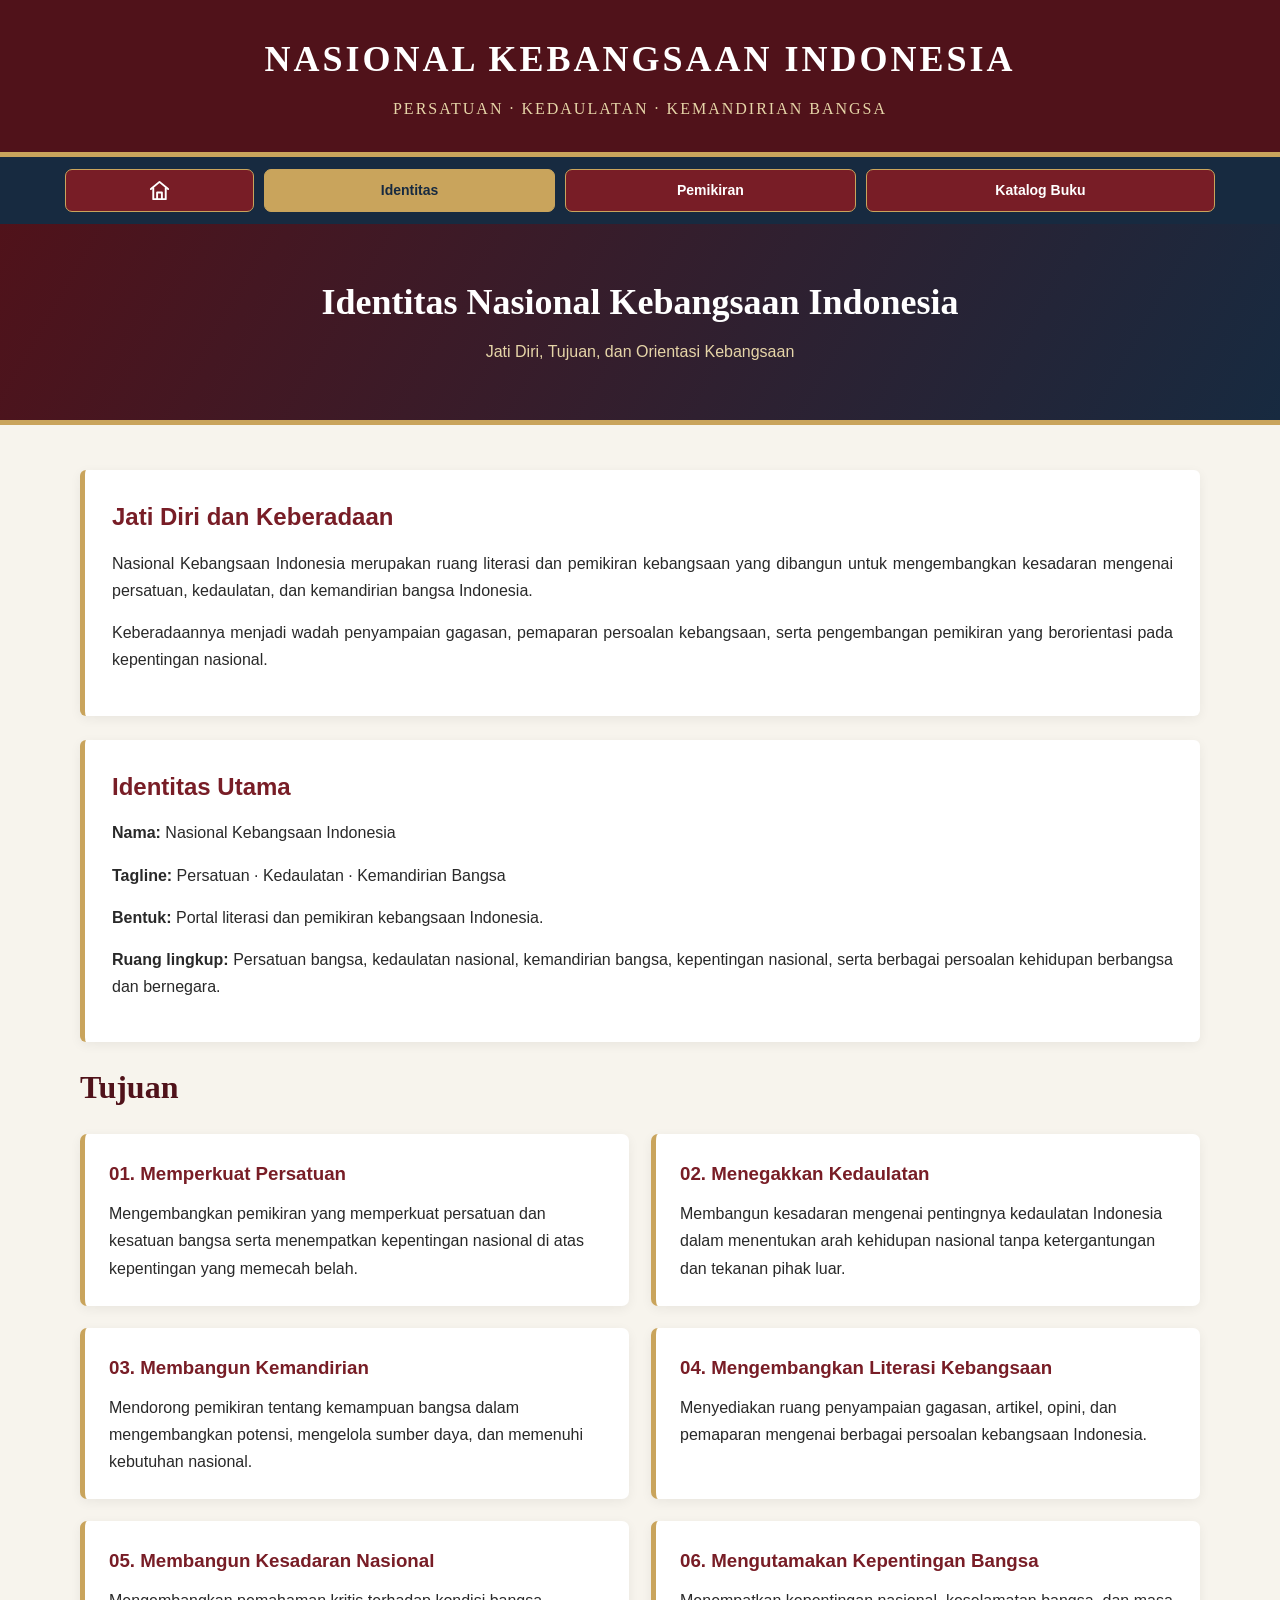
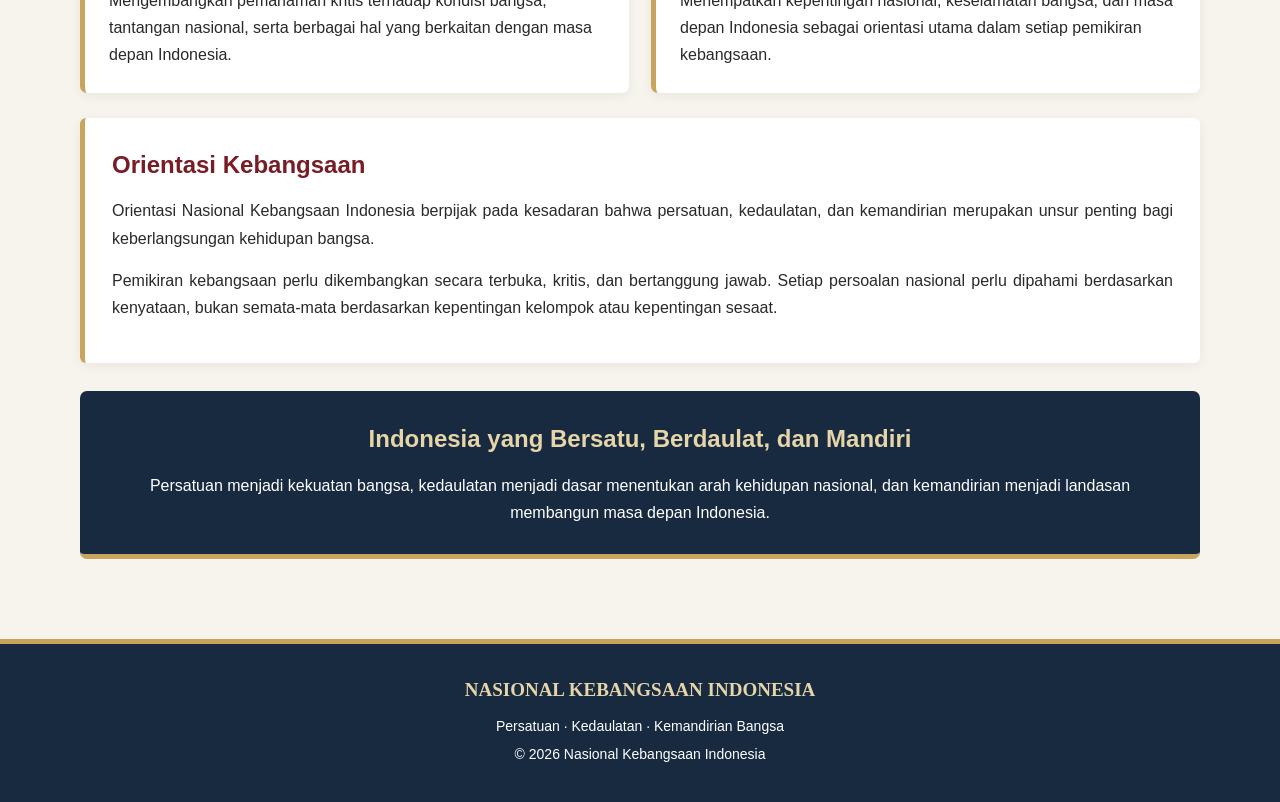
==== identitas.html @ 21ce6340 "Refactor identitas.html for clarity and consistency" ====
<!DOCTYPE html>
<html lang="id">
<head>
    <meta charset="UTF-8">
    <meta name="viewport" content="width=device-width, initial-scale=1.0">
    <title>Identitas | Nasional Kebangsaan Indonesia</title>
    <meta name="description" content="Identitas, jati diri, tujuan, dan orientasi Nasional Kebangsaan Indonesia.">
    <link rel="stylesheet" href="style.css">
</head>
<body>

<header>
    <div class="header-inner">
        <div class="site-title">NASIONAL KEBANGSAAN INDONESIA</div>
        <div class="site-tagline">PERSATUAN · KEDAULATAN · KEMANDIRIAN BANGSA</div>
    </div>
</header>

<nav>
    <div class="nav-inner">
        <a href="index.html" class="home-button" aria-label="Beranda" title="Beranda">
            <svg viewBox="0 0 24 24" aria-hidden="true">
                <path d="M3 10.5L12 3l9 7.5"></path>
                <path d="M5.5 9.5V21h13V9.5"></path>
                <path d="M9.5 21v-7h5v7"></path>
            </svg>
        </a>
        <a href="identitas.html" class="active">Identitas</a>
        <a href="pemikiran.html">Pemikiran</a>
        <a href="katalog-buku.html">Katalog Buku</a>
    </div>
</nav>

<main>
    <section class="page-banner">
        <div class="container">
            <h1>Identitas Nasional Kebangsaan Indonesia</h1>
            <p>Jati Diri, Tujuan, dan Orientasi Kebangsaan</p>
        </div>
    </section>

    <section class="content-section">
        <div class="container">

            <div class="content-box">
                <h2>Jati Diri dan Keberadaan</h2>
                <p>
                    Nasional Kebangsaan Indonesia merupakan ruang literasi
                    dan pemikiran kebangsaan yang dibangun untuk mengembangkan
                    kesadaran mengenai persatuan, kedaulatan, dan kemandirian
                    bangsa Indonesia.
                </p>
                <p>
                    Keberadaannya menjadi wadah penyampaian gagasan,
                    pemaparan persoalan kebangsaan, serta pengembangan
                    pemikiran yang berorientasi pada kepentingan nasional.
                </p>
            </div>

            <div class="content-box">
                <h2>Identitas Utama</h2>
                <p>
                    <strong>Nama:</strong> Nasional Kebangsaan Indonesia
                </p>
                <p>
                    <strong>Tagline:</strong> Persatuan · Kedaulatan ·
                    Kemandirian Bangsa
                </p>
                <p>
                    <strong>Bentuk:</strong> Portal literasi dan pemikiran
                    kebangsaan Indonesia.
                </p>
                <p>
                    <strong>Ruang lingkup:</strong> Persatuan bangsa,
                    kedaulatan nasional, kemandirian bangsa, kepentingan
                    nasional, serta berbagai persoalan kehidupan berbangsa
                    dan bernegara.
                </p>
            </div>

            <h2 class="section-title">Tujuan</h2>

            <div class="purpose-grid">

                <div class="purpose-card">
                    <h3>01. Memperkuat Persatuan</h3>
                    <p>
                        Mengembangkan pemikiran yang memperkuat persatuan
                        dan kesatuan bangsa serta menempatkan kepentingan
                        nasional di atas kepentingan yang memecah belah.
                    </p>
                </div>

                <div class="purpose-card">
                    <h3>02. Menegakkan Kedaulatan</h3>
                    <p>
                        Membangun kesadaran mengenai pentingnya kedaulatan
                        Indonesia dalam menentukan arah kehidupan nasional
                        tanpa ketergantungan dan tekanan pihak luar.
                    </p>
                </div>

                <div class="purpose-card">
                    <h3>03. Membangun Kemandirian</h3>
                    <p>
                        Mendorong pemikiran tentang kemampuan bangsa dalam
                        mengembangkan potensi, mengelola sumber daya, dan
                        memenuhi kebutuhan nasional.
                    </p>
                </div>

                <div class="purpose-card">
                    <h3>04. Mengembangkan Literasi Kebangsaan</h3>
                    <p>
                        Menyediakan ruang penyampaian gagasan, artikel,
                        opini, dan pemaparan mengenai berbagai persoalan
                        kebangsaan Indonesia.
                    </p>
                </div>

                <div class="purpose-card">
                    <h3>05. Membangun Kesadaran Nasional</h3>
                    <p>
                        Mengembangkan pemahaman kritis terhadap kondisi
                        bangsa, tantangan nasional, serta berbagai hal
                        yang berkaitan dengan masa depan Indonesia.
                    </p>
                </div>

                <div class="purpose-card">
                    <h3>06. Mengutamakan Kepentingan Bangsa</h3>
                    <p>
                        Menempatkan kepentingan nasional, keselamatan
                        bangsa, dan masa depan Indonesia sebagai orientasi
                        utama dalam setiap pemikiran kebangsaan.
                    </p>
                </div>

            </div>

            <div class="content-box">
                <h2>Orientasi Kebangsaan</h2>
                <p>
                    Orientasi Nasional Kebangsaan Indonesia berpijak pada
                    kesadaran bahwa persatuan, kedaulatan, dan kemandirian
                    merupakan unsur penting bagi keberlangsungan kehidupan
                    bangsa.
                </p>
                <p>
                    Pemikiran kebangsaan perlu dikembangkan secara terbuka,
                    kritis, dan bertanggung jawab. Setiap persoalan nasional
                    perlu dipahami berdasarkan kenyataan, bukan semata-mata
                    berdasarkan kepentingan kelompok atau kepentingan
                    sesaat.
                </p>
            </div>

            <div class="closing">
                <h2>Indonesia yang Bersatu, Berdaulat, dan Mandiri</h2>
                <p>
                    Persatuan menjadi kekuatan bangsa, kedaulatan menjadi
                    dasar menentukan arah kehidupan nasional, dan
                    kemandirian menjadi landasan membangun masa depan
                    Indonesia.
                </p>
            </div>

        </div>
    </section>
</main>

<footer>
    <div class="footer-title">NASIONAL KEBANGSAAN INDONESIA</div>
    <p>Persatuan · Kedaulatan · Kemandirian Bangsa</p>
    <p>&copy; 2026 Nasional Kebangsaan Indonesia</p>
</footer>

</body>
</html>
---- style.css ----
/* =========================================
   NASIONAL KEBANGSAAN INDONESIA
   STYLESHEET UTAMA
========================================= */

:root {
    --merah: #781d26;
    --merah-gelap: #50121a;
    --emas: #c9a45c;
    --emas-muda: #e6d5a8;
    --navy: #172a40;
    --putih: #ffffff;
    --latar: #f7f4ed;
    --teks: #292929;
}

* {
    box-sizing: border-box;
    margin: 0;
    padding: 0;
}

html {
    scroll-behavior: smooth;
}

body {
    font-family: Arial, Helvetica, sans-serif;
    background: var(--latar);
    color: var(--teks);
    line-height: 1.7;
}

/* =========================================
   HEADER
========================================= */

header {
    background: var(--merah-gelap);
    color: var(--putih);
    text-align: center;
    padding: 36px 15px 30px;
    border-bottom: 5px solid var(--emas);
}

.header-inner {
    width: 92%;
    max-width: 1150px;
    margin: auto;
}

.site-title {
    font-family: Georgia, "Times New Roman", serif;
    font-size: 36px;
    font-weight: bold;
    letter-spacing: 3px;
    line-height: 1.3;
    margin-bottom: 12px;
}

.site-tagline {
    color: var(--emas-muda);
    font-family: Georgia, "Times New Roman", serif;
    font-size: 16px;
    letter-spacing: 2px;
}

/* =========================================
   NAVIGASI EMPAT TOMBOL SATU BARIS
========================================= */

nav {
    background: var(--navy);
    padding: 12px 0;
}

.nav-inner {
    width: 94%;
    max-width: 1150px;
    margin: auto;
    display: grid;
    grid-template-columns: 0.65fr 1fr 1fr 1.2fr;
    gap: 10px;
    align-items: center;
}

nav a {
    display: flex;
    justify-content: center;
    align-items: center;
    min-height: 43px;
    padding: 7px 5px;
    background: var(--merah);
    color: var(--putih);
    border: 1px solid var(--emas);
    border-radius: 7px;
    text-align: center;
    text-decoration: none;
    font-size: 14px;
    font-weight: bold;
    line-height: 1.2;
    transition: 0.2s ease;
}

nav a:hover,
nav a.active {
    background: var(--emas);
    color: var(--navy);
}

nav a.home-button svg {
    display: block;
    width: 23px;
    height: 23px;
    fill: none;
    stroke: currentColor;
    stroke-width: 2;
    stroke-linecap: round;
    stroke-linejoin: round;
}

/* =========================================
   HERO
========================================= */

.hero {
    background: linear-gradient(135deg, #781d26, #991c2c, #172a40);
    color: var(--putih);
    text-align: center;
    padding: 85px 20px;
}

.hero h1 {
    max-width: 950px;
    margin: auto;
    font-family: Georgia, "Times New Roman", serif;
    font-size: 46px;
    line-height: 1.3;
}

.hero-line {
    width: 160px;
    height: 6px;
    background: var(--emas);
    margin: 35px auto;
}

.hero p {
    max-width: 850px;
    margin: auto;
    font-family: Georgia, "Times New Roman", serif;
    font-size: 23px;
    line-height: 1.8;
    color: #f4eee5;
}

/* =========================================
   BANNER HALAMAN
========================================= */

.page-banner {
    background: linear-gradient(120deg, var(--merah-gelap), var(--navy));
    color: var(--putih);
    text-align: center;
    padding: 55px 20px;
    border-bottom: 5px solid var(--emas);
}

.page-banner h1 {
    font-family: Georgia, "Times New Roman", serif;
    font-size: 36px;
    line-height: 1.3;
    margin-bottom: 12px;
}

.page-banner p {
    max-width: 850px;
    margin: auto;
    color: var(--emas-muda);
    font-size: 16px;
}

/* =========================================
   KONTEN UMUM
========================================= */

.container {
    width: 90%;
    max-width: 1120px;
    margin: auto;
}

main {
    min-height: 400px;
}

.content-section {
    padding: 45px 0;
}

.section-title {
    font-family: Georgia, "Times New Roman", serif;
    color: var(--merah-gelap);
    font-size: 32px;
    line-height: 1.35;
    margin-bottom: 15px;
}

.section-intro {
    font-size: 17px;
    margin-bottom: 30px;
    max-width: 950px;
}

.content-box {
    background: var(--putih);
    padding: 27px;
    margin-bottom: 24px;
    border-left: 5px solid var(--emas);
    border-radius: 6px;
    box-shadow: 0 3px 12px rgba(0,0,0,0.06);
}

.content-box h2,
.content-box h3 {
    color: var(--merah);
    margin-bottom: 12px;
}

.content-box p {
    margin-bottom: 15px;
    text-align: justify;
}

/* =========================================
   KARTU ARTIKEL
========================================= */

.article-grid {
    display: grid;
    grid-template-columns: repeat(3, minmax(0, 1fr));
    gap: 22px;
    margin-top: 25px;
}

.article-card {
    background: var(--putih);
    border: 1px solid #e5dfd2;
    border-top: 5px solid var(--merah);
    border-radius: 8px;
    padding: 23px;
    box-shadow: 0 4px 12px rgba(0,0,0,0.06);
    transition: 0.25s ease;
}

.article-card:hover {
    transform: translateY(-3px);
    box-shadow: 0 7px 16px rgba(0,0,0,0.12);
}

.article-card h2,
.article-card h3 {
    color: var(--merah-gelap);
    font-family: Georgia, "Times New Roman", serif;
    font-size: 21px;
    line-height: 1.4;
    margin-bottom: 12px;
}

.article-card p {
    margin-bottom: 18px;
    text-align: justify;
}

.read-more {
    display: inline-block;
    background: var(--merah);
    color: var(--putih);
    padding: 9px 16px;
    border-radius: 6px;
    text-decoration: none;
    font-weight: bold;
    font-size: 14px;
}

.read-more:hover {
    background: var(--navy);
}

/* =========================================
   TOMBOL HALAMAN BERIKUT
========================================= */

.next-page-wrap {
    text-align: center;
    margin-top: 38px;
}

.next-page-button {
    display: inline-block;
    background: var(--merah);
    color: var(--putih);
    border: 2px solid var(--emas);
    border-radius: 7px;
    padding: 12px 28px;
    font-size: 14px;
    font-weight: bold;
    text-decoration: none;
    transition: 0.2s ease;
}

.next-page-button:hover {
    background: var(--emas);
    color: var(--navy);
}

/* =========================================
   ISI ARTIKEL
========================================= */

.article-content {
    background: var(--putih);
    padding: 28px;
    margin-bottom: 28px;
    border-radius: 7px;
    box-shadow: 0 3px 12px rgba(0,0,0,0.05);
}

.article-content h2 {
    color: var(--merah-gelap);
    font-family: Georgia, "Times New Roman", serif;
    font-size: 26px;
    margin-bottom: 15px;
}

.article-content h3 {
    color: var(--merah);
    font-size: 21px;
    margin: 23px 0 10px;
}

.article-content p {
    text-align: justify;
    margin-bottom: 16px;
}

.article-meta {
    color: #777;
    font-size: 14px;
    margin-bottom: 18px;
}

/* =========================================
   IDENTITAS
========================================= */

.identity-list {
    padding-left: 25px;
    margin: 15px 0;
}

.identity-list li {
    margin-bottom: 10px;
}

.purpose-grid {
    display: grid;
    grid-template-columns: repeat(2, minmax(0, 1fr));
    gap: 22px;
    margin: 25px 0;
}

.purpose-card {
    background: var(--putih);
    border-left: 5px solid var(--emas);
    border-radius: 7px;
    padding: 24px;
    box-shadow: 0 3px 12px rgba(0,0,0,0.06);
}

.purpose-card h2,
.purpose-card h3 {
    color: var(--merah);
    margin-bottom: 10px;
}

/* =========================================
   PEMIKIRAN
========================================= */

.thought-grid {
    display: grid;
    grid-template-columns: repeat(2, minmax(0, 1fr));
    gap: 22px;
    margin: 25px 0;
}

.thought-card {
    background: var(--putih);
    border: 1px solid #e5dfd2;
    border-radius: 8px;
    padding: 25px;
    box-shadow: 0 3px 12px rgba(0,0,0,0.06);
}

.thought-card h2,
.thought-card h3 {
    color: var(--merah-gelap);
    margin-bottom: 12px;
}

.number {
    display: inline-flex;
    justify-content: center;
    align-items: center;
    width: 37px;
    height: 37px;
    background: var(--merah);
    color: var(--putih);
    border: 2px solid var(--emas);
    border-radius: 50%;
    font-weight: bold;
    margin-bottom: 13px;
}

.principle-box {
    background: #f0eadc;
    border-left: 5px solid var(--emas);
    padding: 24px;
    margin: 24px 0;
    border-radius: 5px;
}

.closing {
    background: var(--navy);
    color: var(--putih);
    padding: 28px;
    margin-top: 28px;
    border-bottom: 5px solid var(--emas);
    border-radius: 7px;
    text-align: center;
}

.closing h2,
.closing h3 {
    color: var(--emas-muda);
    margin-bottom: 12px;
}

/* =========================================
   KATALOG BUKU
========================================= */

.catalog-grid {
    display: grid;
    grid-template-columns: repeat(3, minmax(0, 1fr));
    gap: 22px;
    margin-top: 25px;
}

.book-card {
    background: var(--putih);
    border: 1px solid #e5dfd2;
    border-radius: 8px;
    padding: 23px;
    box-shadow: 0 4px 12px rgba(0,0,0,0.06);
}

.book-card h2,
.book-card h3 {
    color: var(--merah-gelap);
    font-family: Georgia, "Times New Roman", serif;
    font-size: 21px;
    line-height: 1.4;
    margin: 12px 0;
}

.book-category {
    display: inline-block;
    background: var(--navy);
    color: var(--putih);
    padding: 5px 12px;
    border-radius: 20px;
    font-size: 12px;
    font-weight: bold;
}

.highlight {
    background: #f0eadc;
    border-left: 5px solid var(--emas);
    padding: 22px;
    margin: 24px 0;
    border-radius: 5px;
}

/* =========================================
   FOOTER
========================================= */

footer {
    background: var(--navy);
    color: var(--putih);
    text-align: center;
    padding: 30px 20px;
    border-top: 5px solid var(--emas);
    margin-top: 35px;
}

.footer-title {
    color: var(--emas-muda);
    font-family: Georgia, "Times New Roman", serif;
    font-size: 19px;
    font-weight: bold;
    margin-bottom: 8px;
}

footer p {
    font-size: 14px;
    margin-bottom: 5px;
}

/* =========================================
   TABLET
========================================= */

@media (max-width: 900px) {

    .article-grid,
    .catalog-grid {
        grid-template-columns: repeat(2, minmax(0, 1fr));
    }

    .hero h1 {
        font-size: 38px;
    }

}

/* =========================================
   TELEPON
========================================= */

@media (max-width: 600px) {

    header {
        padding: 30px 12px 25px;
    }

    .site-title {
        font-size: 27px;
        letter-spacing: 2px;
    }

    .site-tagline {
        font-size: 12px;
        letter-spacing: 1px;
        line-height: 1.7;
    }

    /* Tetap empat tombol dalam satu baris */

    nav {
        padding: 10px 0;
    }

    .nav-inner {
        width: 94%;
        grid-template-columns: 0.65fr 1fr 1fr 1.2fr;
        gap: 6px;
    }

    nav a {
        min-height: 40px;
        padding: 5px 3px;
        font-size: 11px;
        border-radius: 6px;
    }

    nav a.home-button svg {
        width: 21px;
        height: 21px;
    }

    .hero {
        padding: 60px 18px;
    }

    .hero h1 {
        font-size: 31px;
    }

    .hero-line {
        margin: 28px auto;
    }

    .hero p {
        font-size: 18px;
        line-height: 1.7;
    }

    .page-banner {
        padding: 42px 18px;
    }

    .page-banner h1 {
        font-size: 28px;
    }

    .page-banner p {
        font-size: 15px;
    }

    .container {
        width: 92%;
    }

    .content-section {
        padding: 35px 0;
    }

    .section-title {
        font-size: 27px;
    }

    .section-intro {
        font-size: 16px;
    }

    .content-box,
    .article-content {
        padding: 20px;
    }

    .article-grid,
    .catalog-grid,
    .purpose-grid,
    .thought-grid {
        grid-template-columns: 1fr;
        gap: 17px;
    }

    .article-card,
    .book-card,
    .purpose-card,
    .thought-card {
        padding: 20px;
    }

    .article-card h2,
    .book-card h2,
    .book-card h3 {
        font-size: 20px;
    }

    .article-content h2 {
        font-size: 23px;
    }

    footer {
        padding: 25px 15px;
    }

}
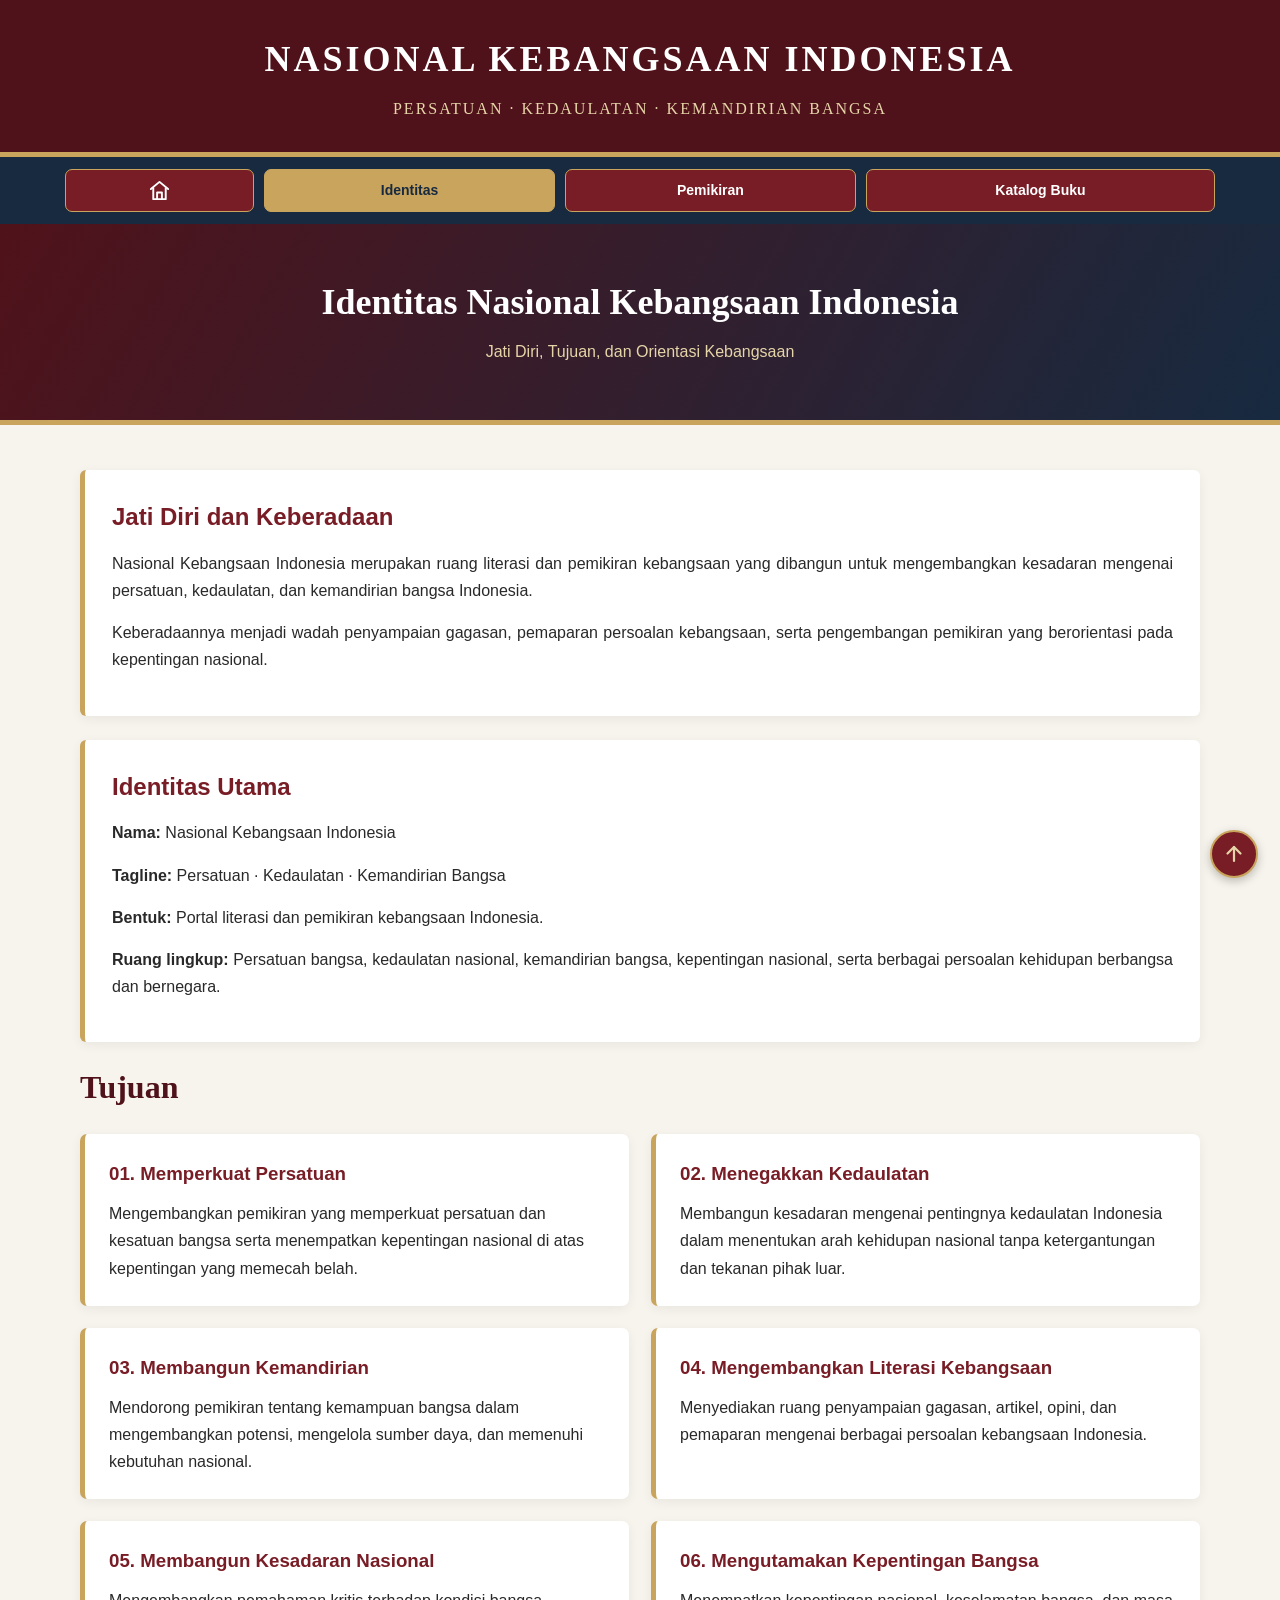
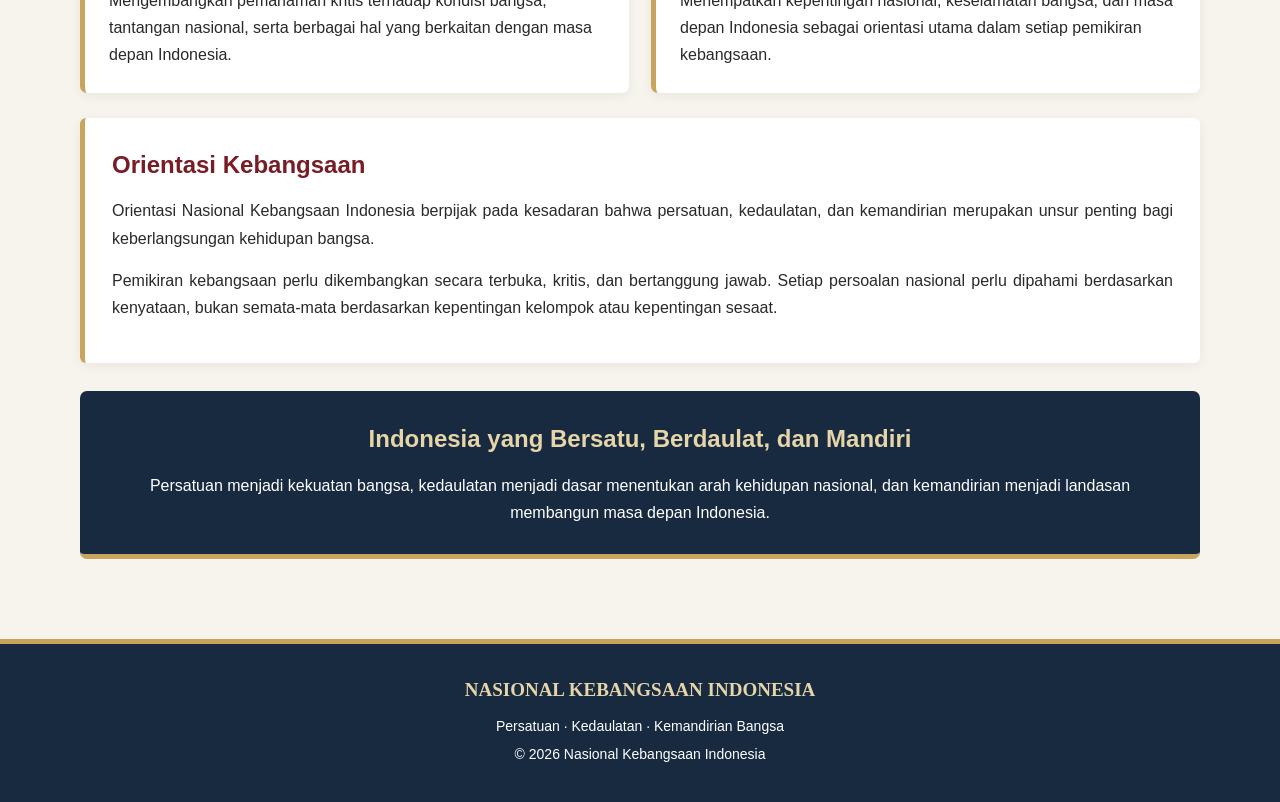
==== commit 030345df: "Add back-to-top link in identitas.html" ====
--- a/identitas.html
+++ b/identitas.html
@@ -175,5 +175,14 @@
     <p>&copy; 2026 Nasional Kebangsaan Indonesia</p>
 </footer>
 
+
+<a href="#" class="back-to-top" aria-label="Kembali ke atas" title="Back to Top">
+    <svg viewBox="0 0 24 24" aria-hidden="true">
+        <path d="M12 19V5"></path>
+        <path d="M5.5 11.5L12 5l6.5 6.5"></path>
+    </svg>
+</a>
+
+    
 </body>
 </html>
--- a/style.css
+++ b/style.css
@@ -661,3 +661,53 @@
     }
 
 }
+
+
+/* BACK TO TOP */
+.back-to-top {
+    position: fixed;
+    right: 22px;
+    bottom: 22px;
+    width: 48px;
+    height: 48px;
+    display: flex;
+    align-items: center;
+    justify-content: center;
+    background: #781d26;
+    color: #e6d5a8;
+    border: 2px solid #c9a45c;
+    border-radius: 50%;
+    text-decoration: none;
+    box-shadow: 0 3px 10px rgba(0, 0, 0, 0.25);
+    z-index: 999;
+    transition: 0.25s ease;
+}
+
+.back-to-top:hover {
+    background: #50121a;
+    transform: translateY(-4px);
+}
+
+.back-to-top svg {
+    width: 24px;
+    height: 24px;
+    fill: none;
+    stroke: currentColor;
+    stroke-width: 2.2;
+    stroke-linecap: round;
+    stroke-linejoin: round;
+}
+
+html {
+    scroll-behavior: smooth;
+}
+
+@media (max-width: 600px) {
+    .back-to-top {
+        width: 43px;
+        height: 43px;
+        right: 15px;
+        bottom: 15px;
+    }
+}
+
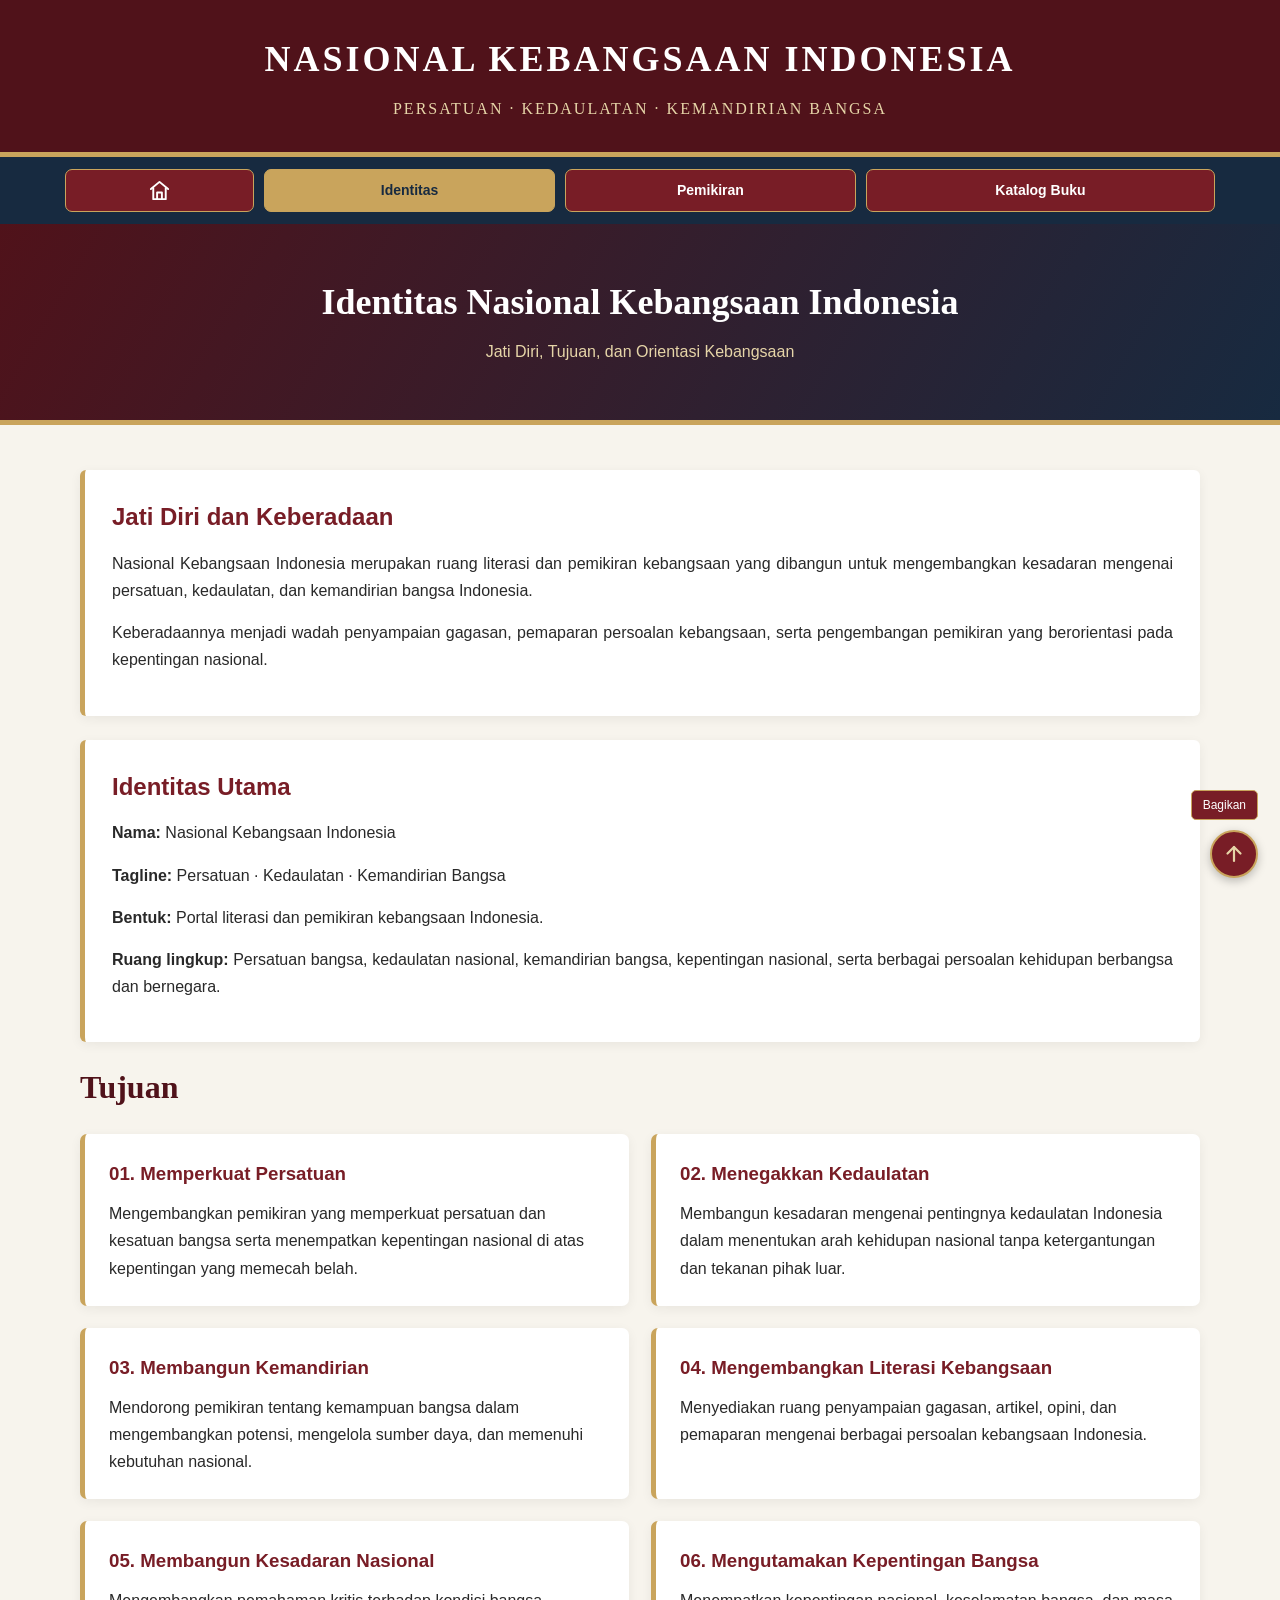
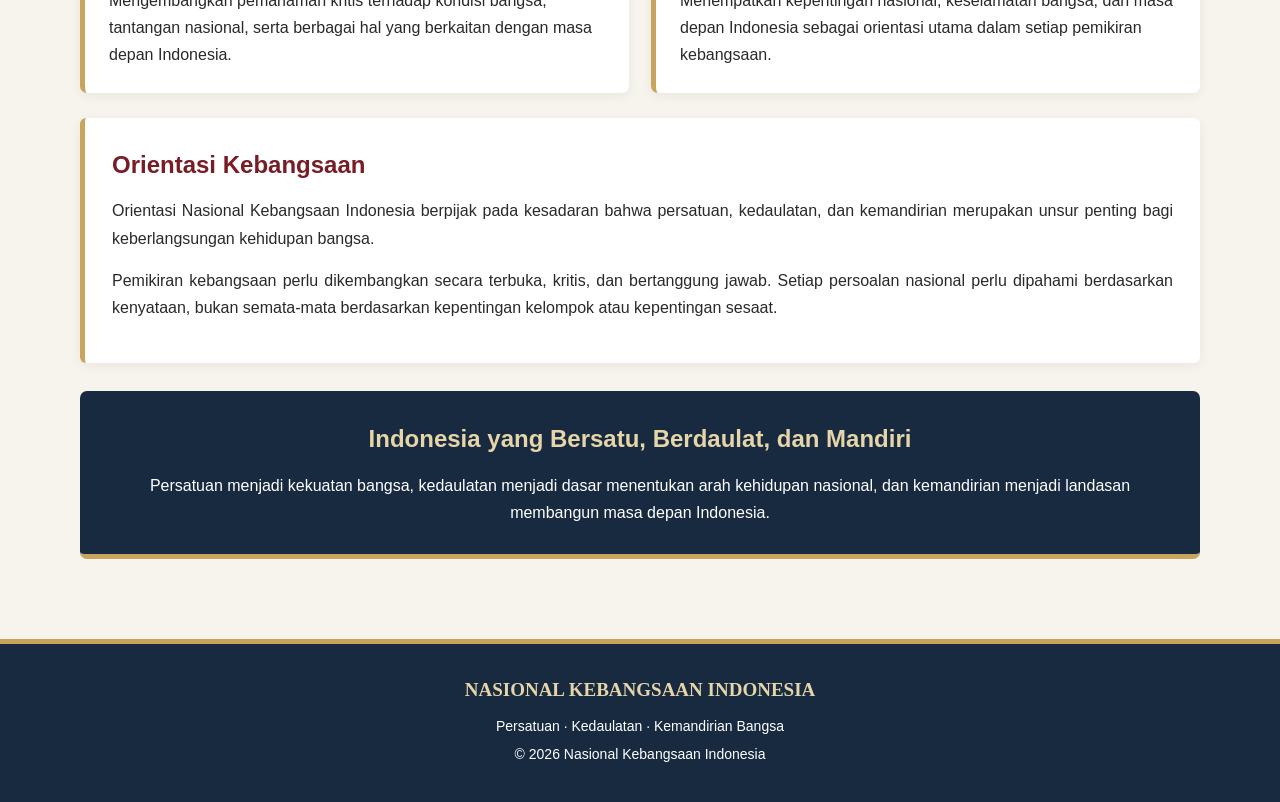
==== commit b7e5b0ba: "Remove empty line before script tag in identitas.html" ====
--- a/identitas.html
+++ b/identitas.html
@@ -182,7 +182,6 @@
         <path d="M5.5 11.5L12 5l6.5 6.5"></path>
     </svg>
 </a>
-
-    
+<script src="bagikan.js"></script>
 </body>
 </html>
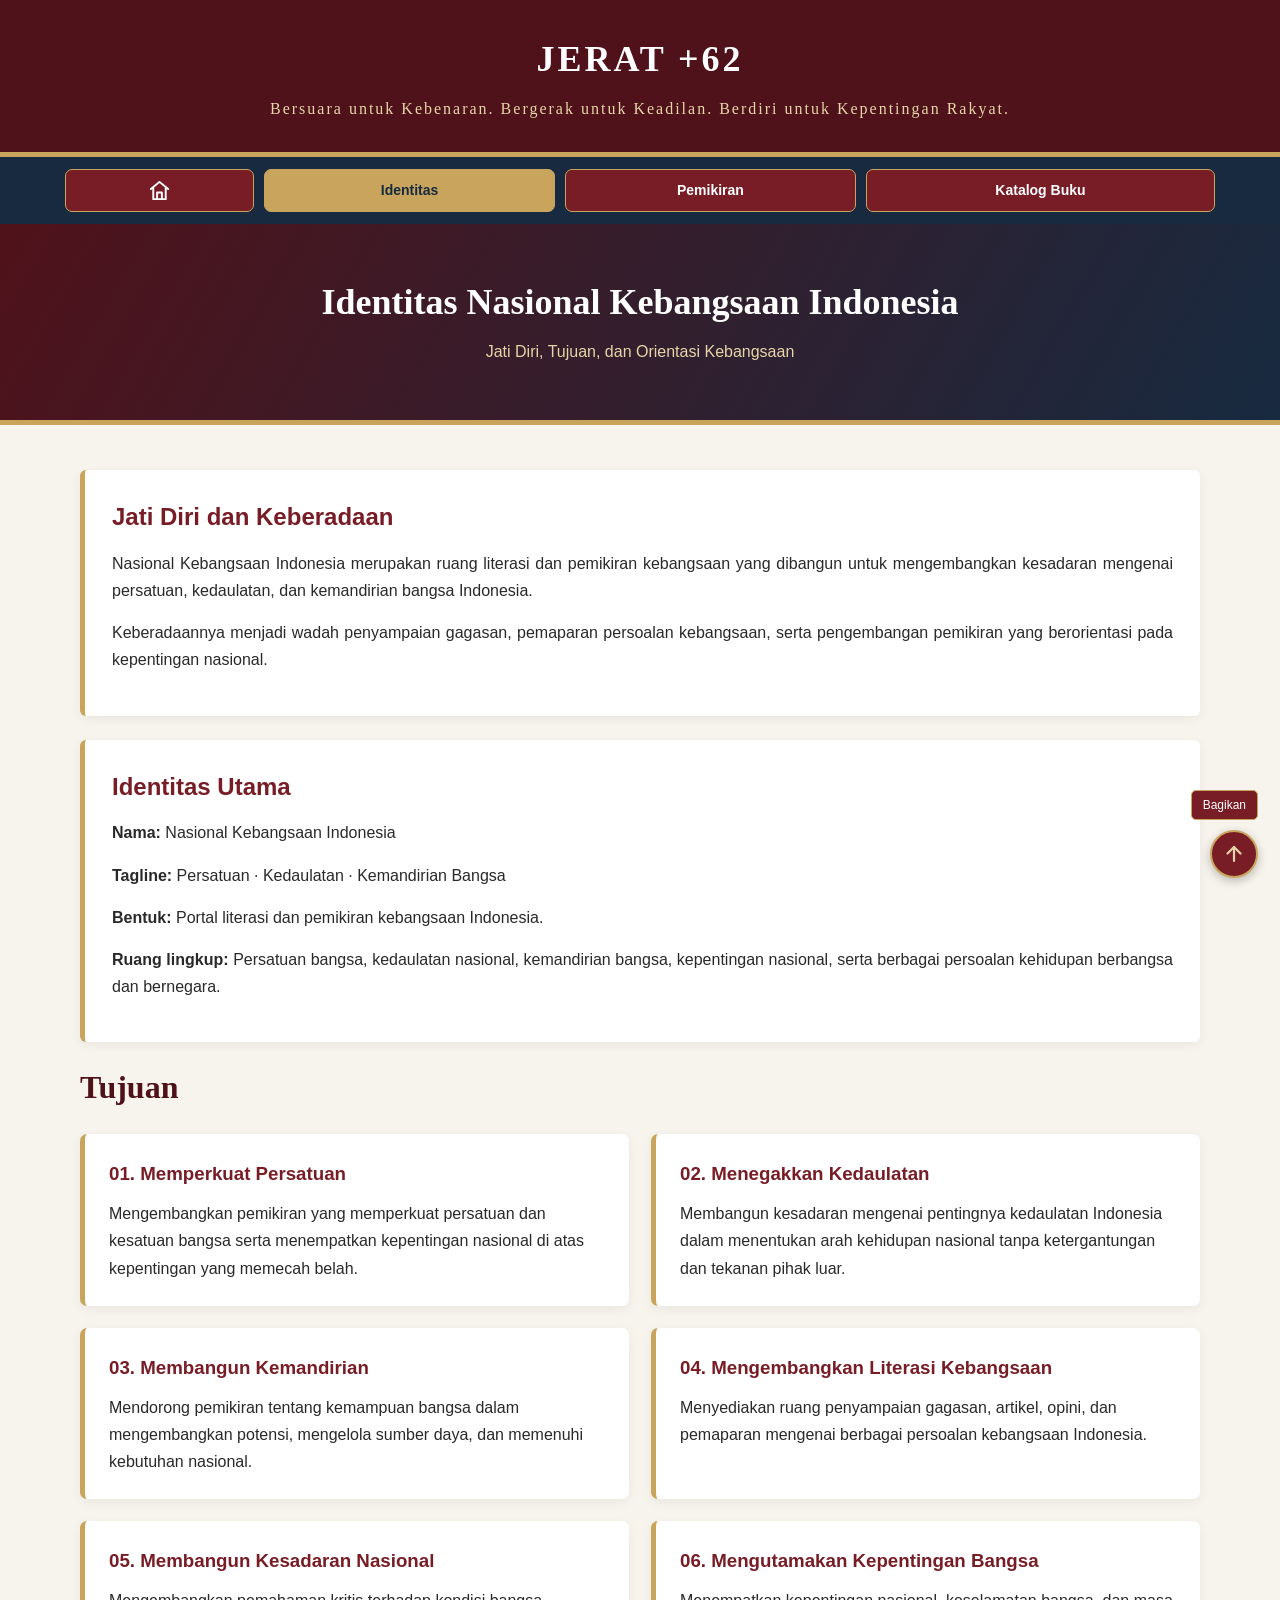
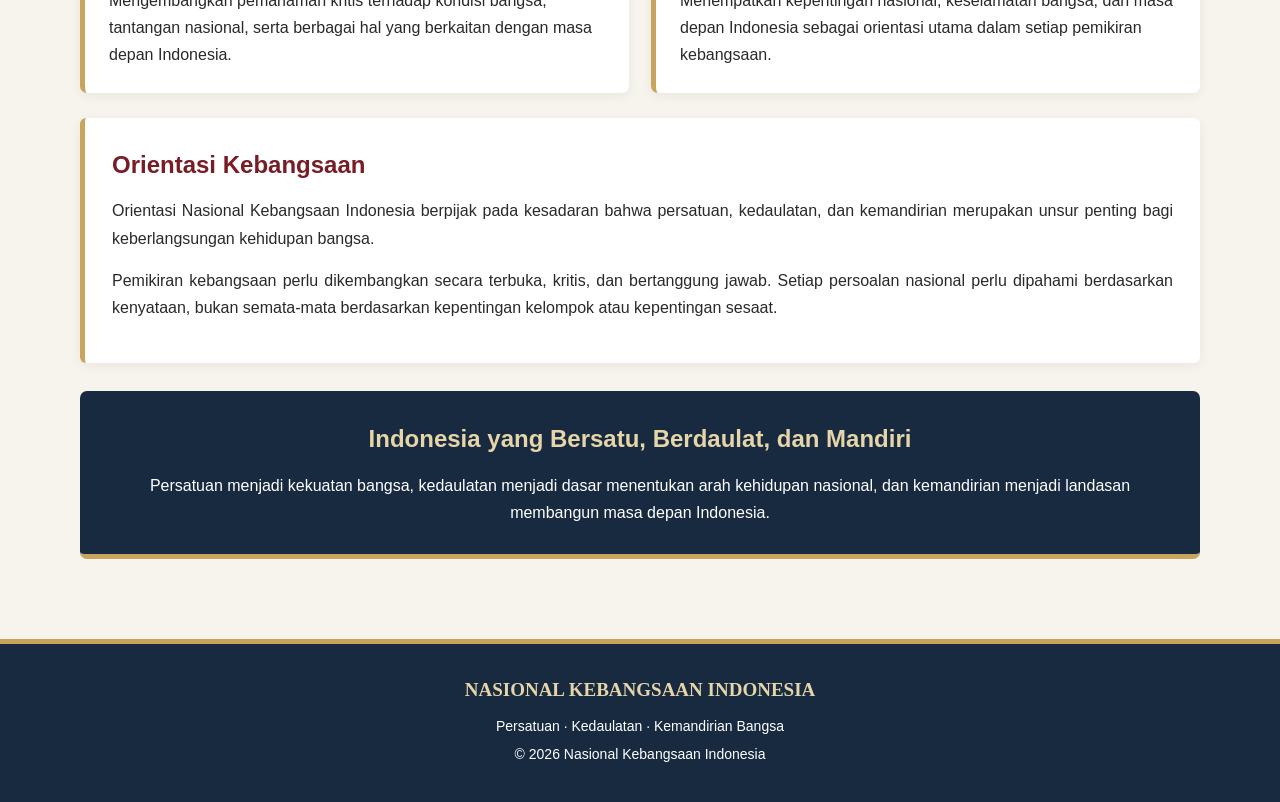
==== commit dc2763f2: "Update title and meta description in identitas.html" ====
--- a/identitas.html
+++ b/identitas.html
@@ -3,16 +3,16 @@
 <head>
     <meta charset="UTF-8">
     <meta name="viewport" content="width=device-width, initial-scale=1.0">
-    <title>Identitas | Nasional Kebangsaan Indonesia</title>
-    <meta name="description" content="Identitas, jati diri, tujuan, dan orientasi Nasional Kebangsaan Indonesia.">
+    <title>Identitas | JERAT +62</title>
+    <meta name="description" content="Bersuara untuk Kebenaran. Bergerak untuk Keadilan. Berdiri untuk Kepentingan Rakyat.">
     <link rel="stylesheet" href="style.css">
 </head>
 <body>
 
 <header>
     <div class="header-inner">
-        <div class="site-title">NASIONAL KEBANGSAAN INDONESIA</div>
-        <div class="site-tagline">PERSATUAN · KEDAULATAN · KEMANDIRIAN BANGSA</div>
+        <div class="site-title">JERAT +62</div>
+        <div class="site-tagline">Bersuara untuk Kebenaran. Bergerak untuk Keadilan. Berdiri untuk Kepentingan Rakyat.</div>
     </div>
 </header>
 
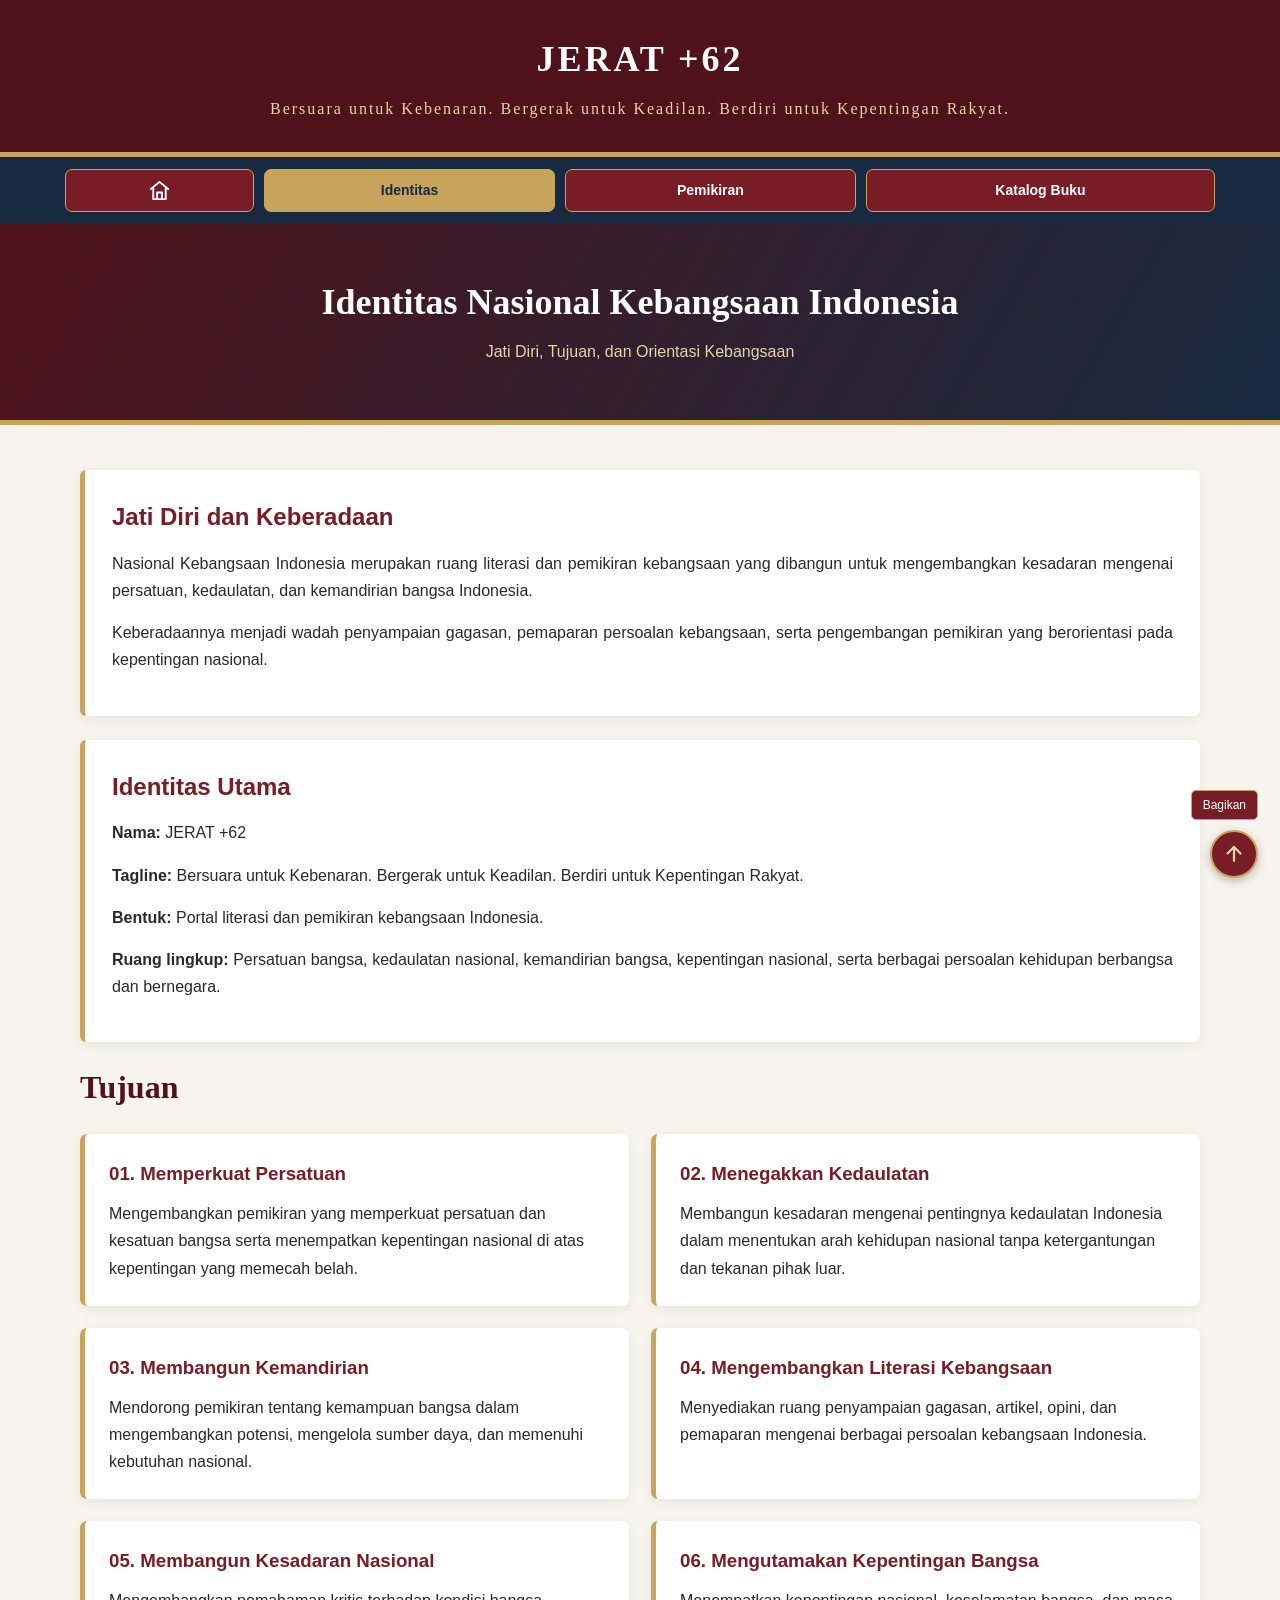
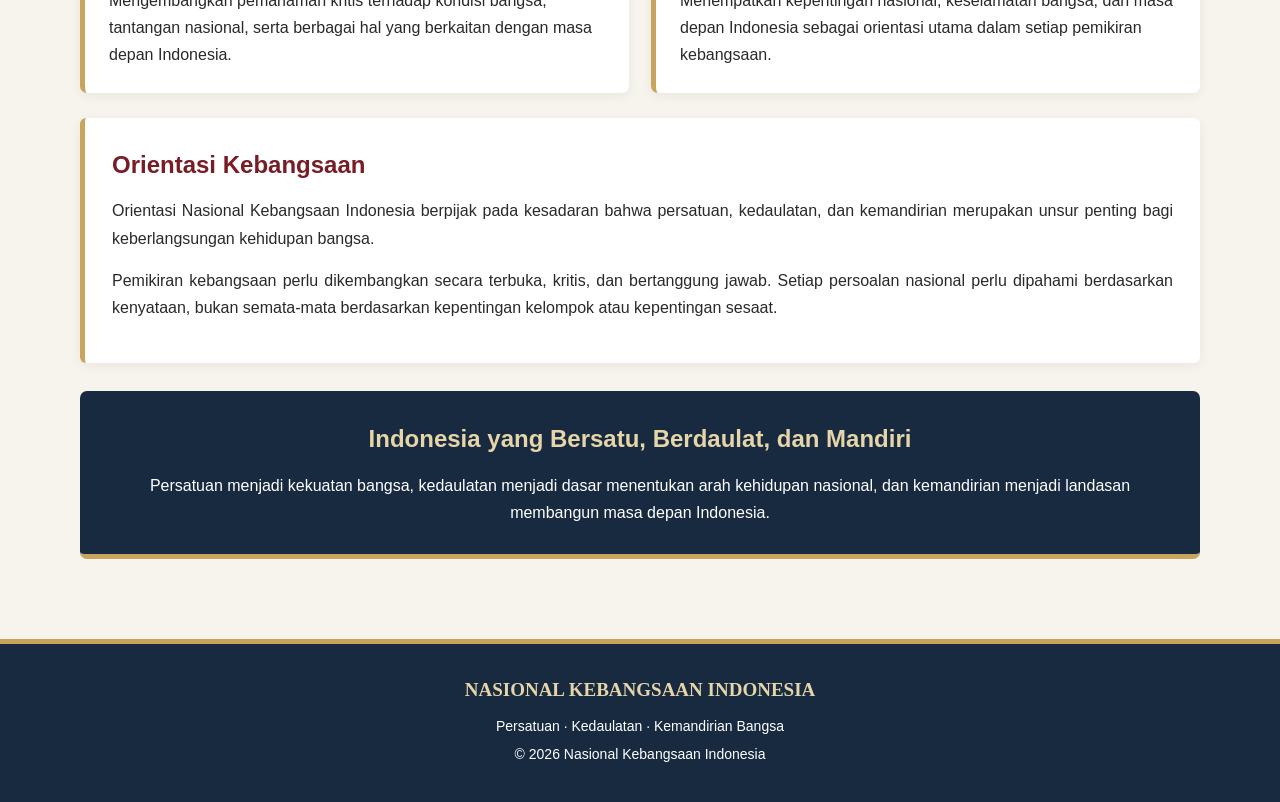
==== commit 2695fa08: "Update identity details in identitas.html" ====
--- a/identitas.html
+++ b/identitas.html
@@ -60,11 +60,10 @@
             <div class="content-box">
                 <h2>Identitas Utama</h2>
                 <p>
-                    <strong>Nama:</strong> Nasional Kebangsaan Indonesia
+                    <strong>Nama:</strong> JERAT +62
                 </p>
                 <p>
-                    <strong>Tagline:</strong> Persatuan · Kedaulatan ·
-                    Kemandirian Bangsa
+                    <strong>Tagline:</strong> Bersuara untuk Kebenaran. Bergerak untuk Keadilan. Berdiri untuk Kepentingan Rakyat.
                 </p>
                 <p>
                     <strong>Bentuk:</strong> Portal literasi dan pemikiran
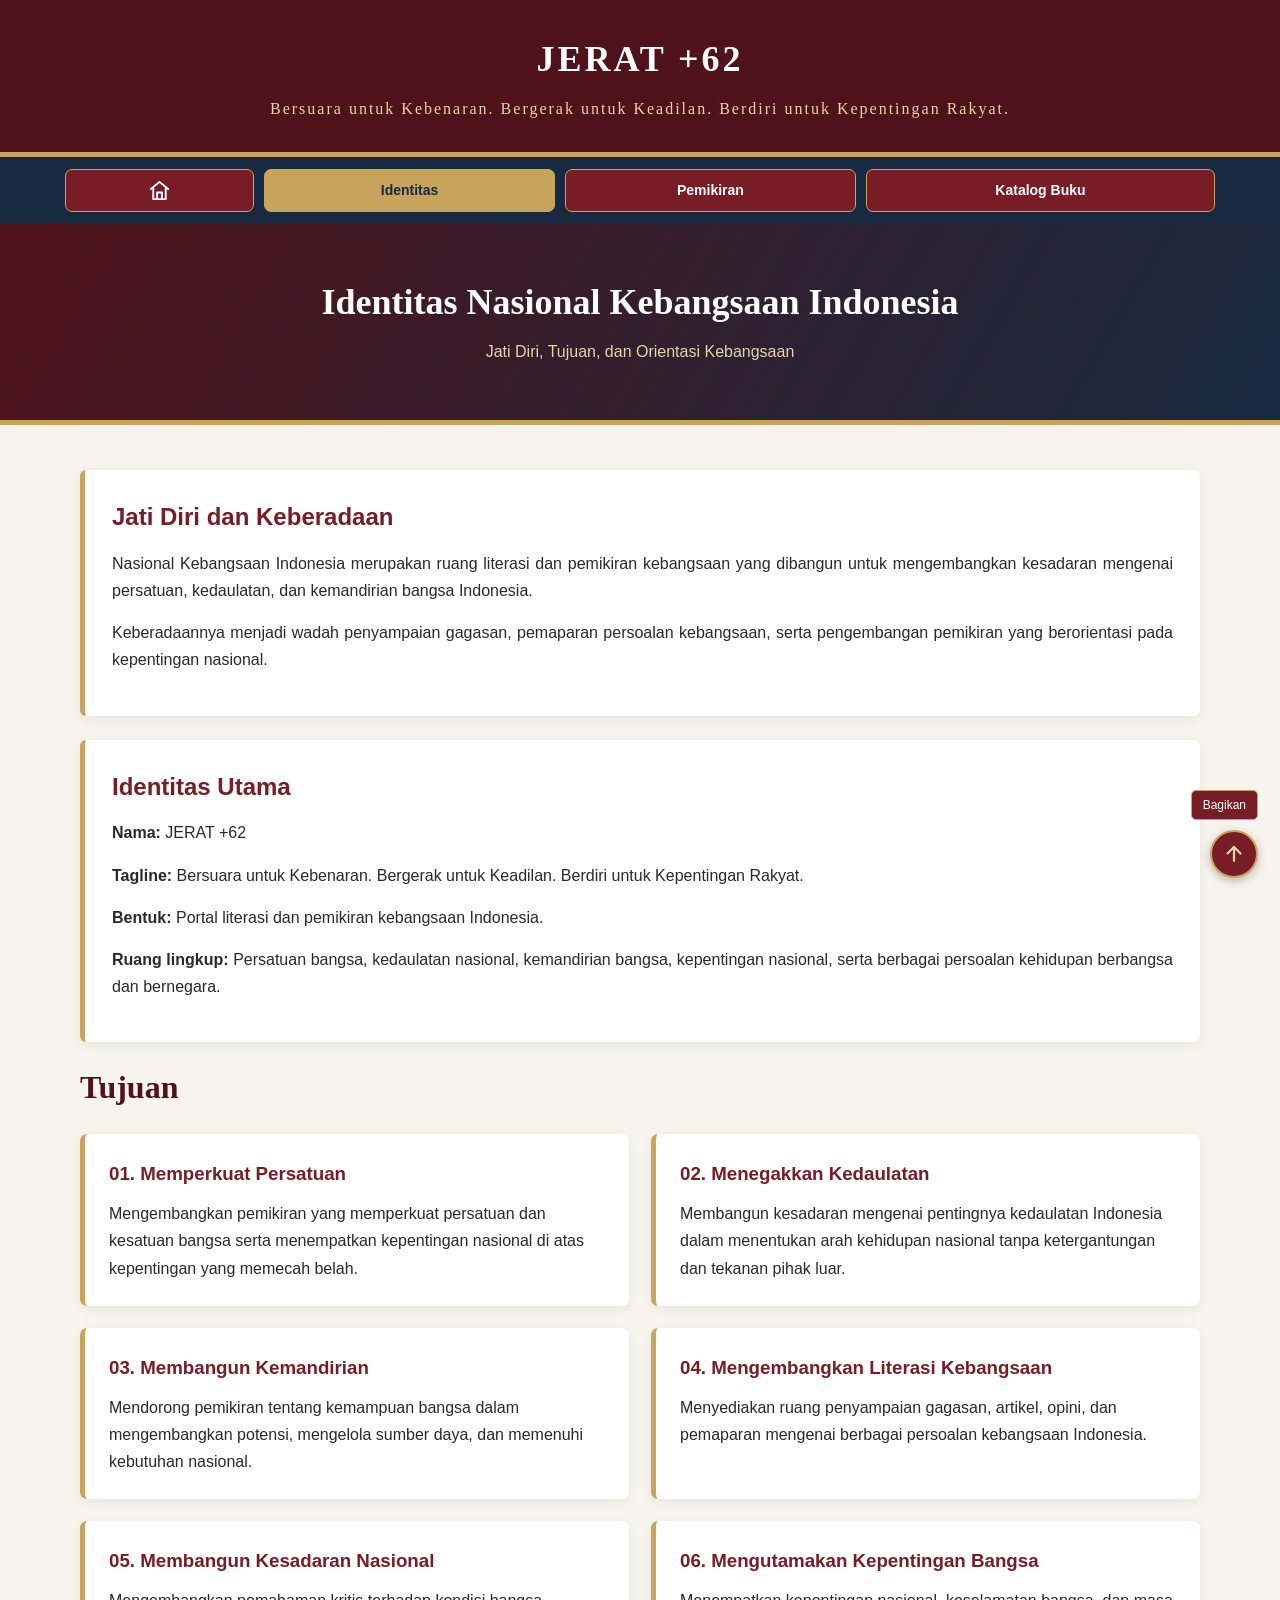
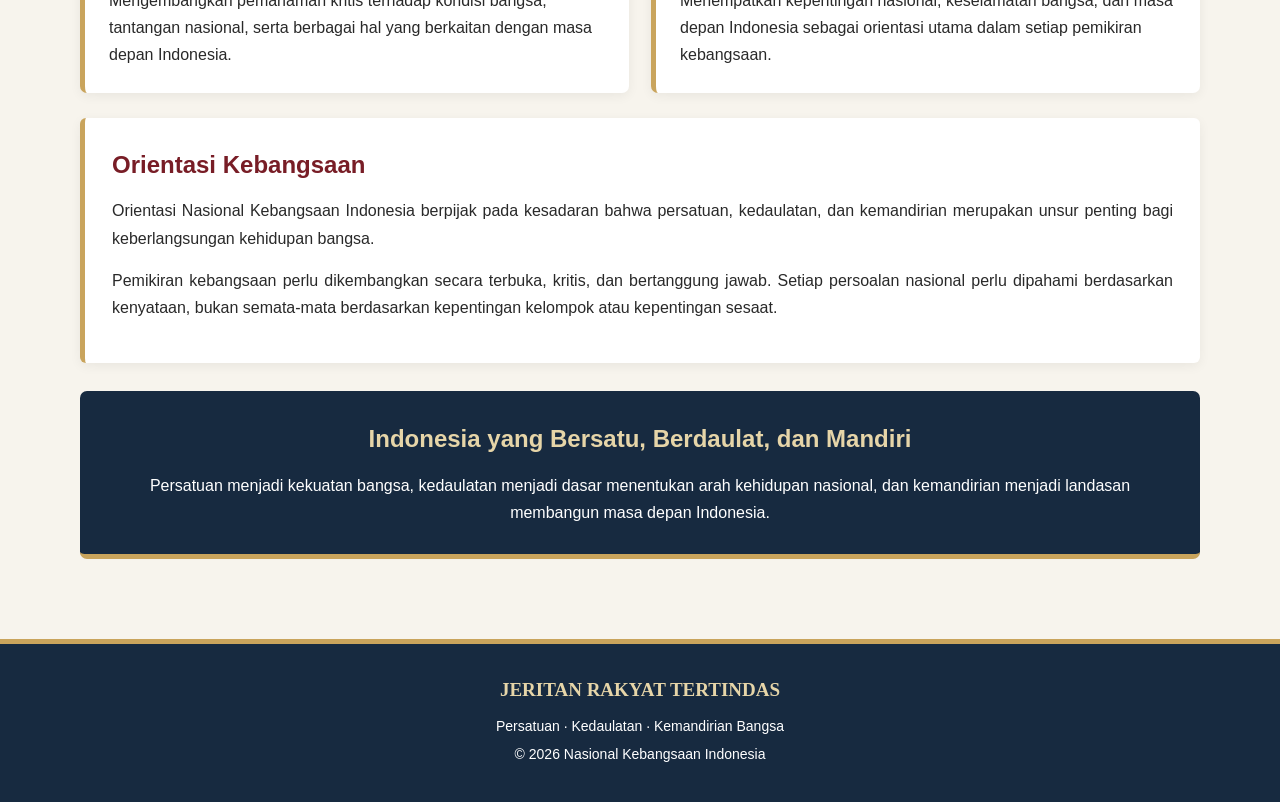
==== commit 1beeb801: "Change footer title from 'NASIONAL KEBANGSAAN INDONESIA' to 'JERITAN RAKYAT TERTINDAS'" ====
--- a/identitas.html
+++ b/identitas.html
@@ -169,7 +169,7 @@
 </main>
 
 <footer>
-    <div class="footer-title">NASIONAL KEBANGSAAN INDONESIA</div>
+    <div class="footer-title">JERITAN RAKYAT TERTINDAS</div>
     <p>Persatuan · Kedaulatan · Kemandirian Bangsa</p>
     <p>&copy; 2026 Nasional Kebangsaan Indonesia</p>
 </footer>
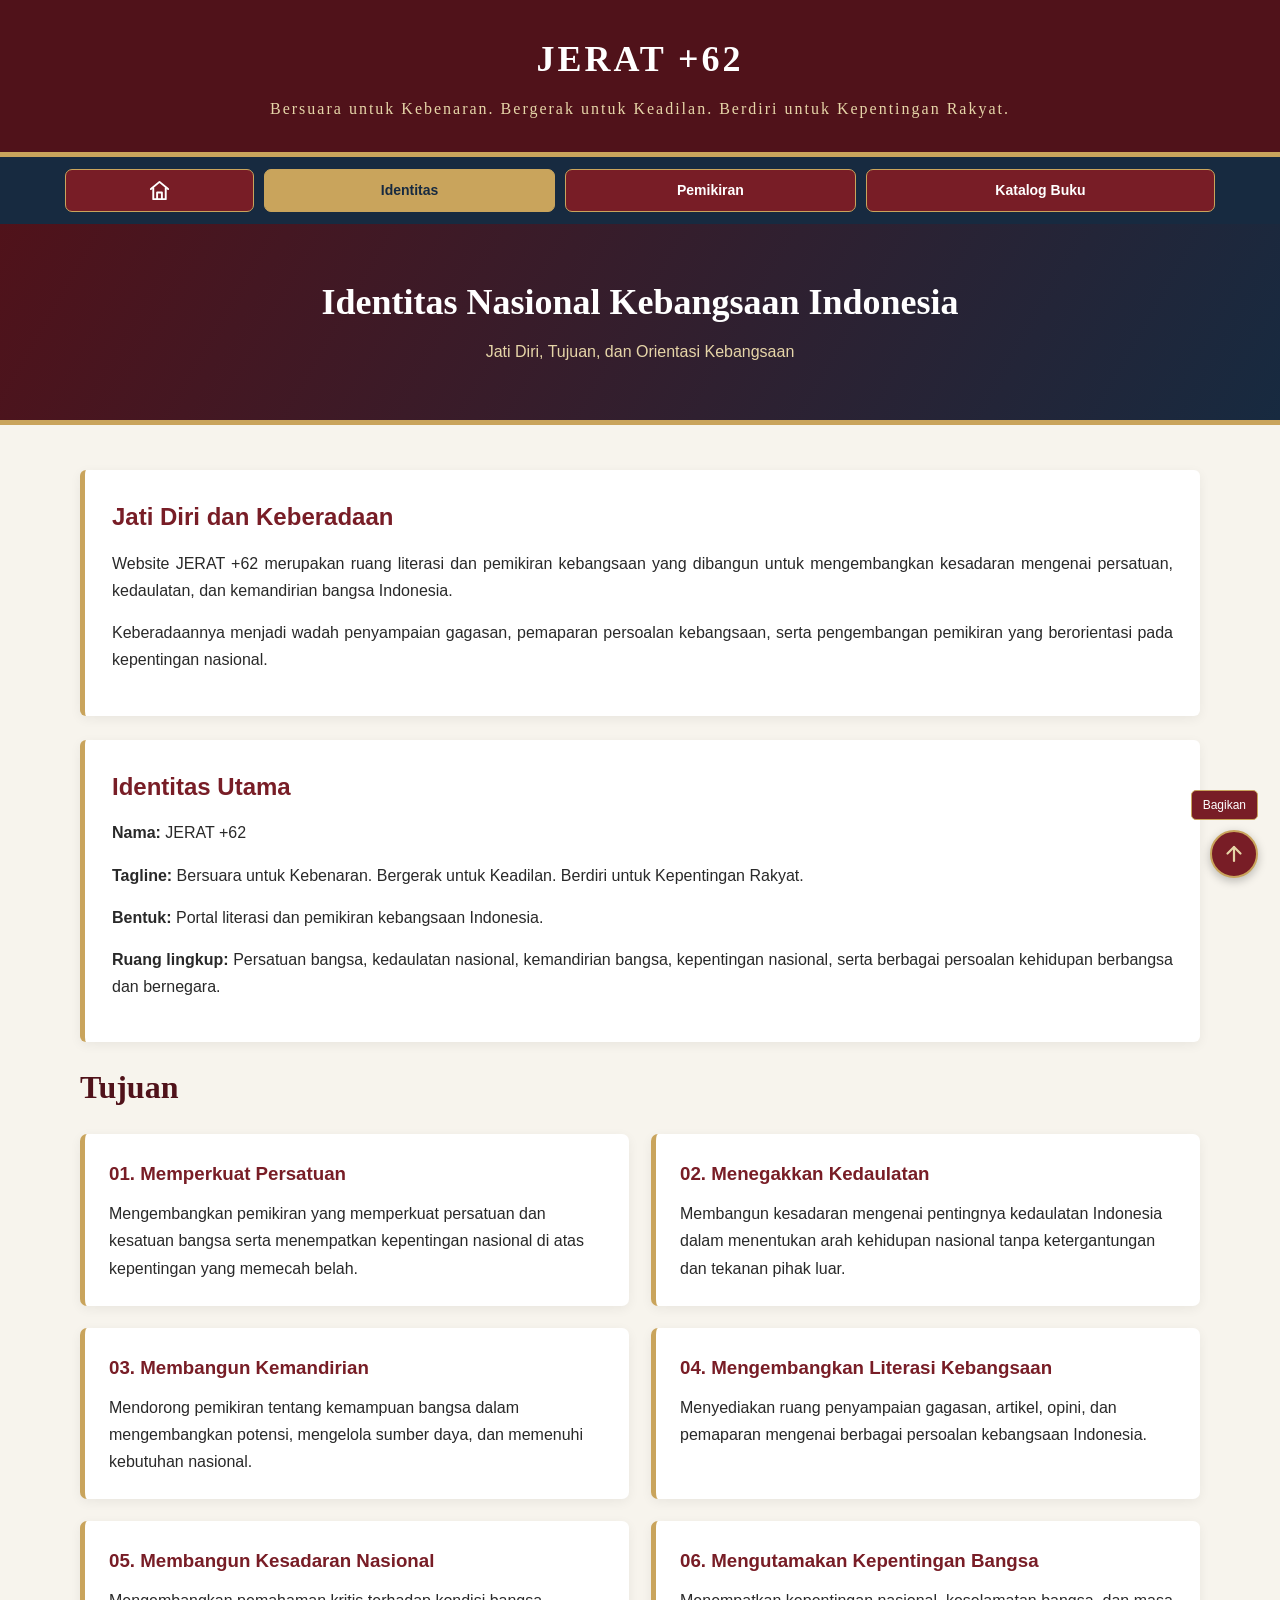
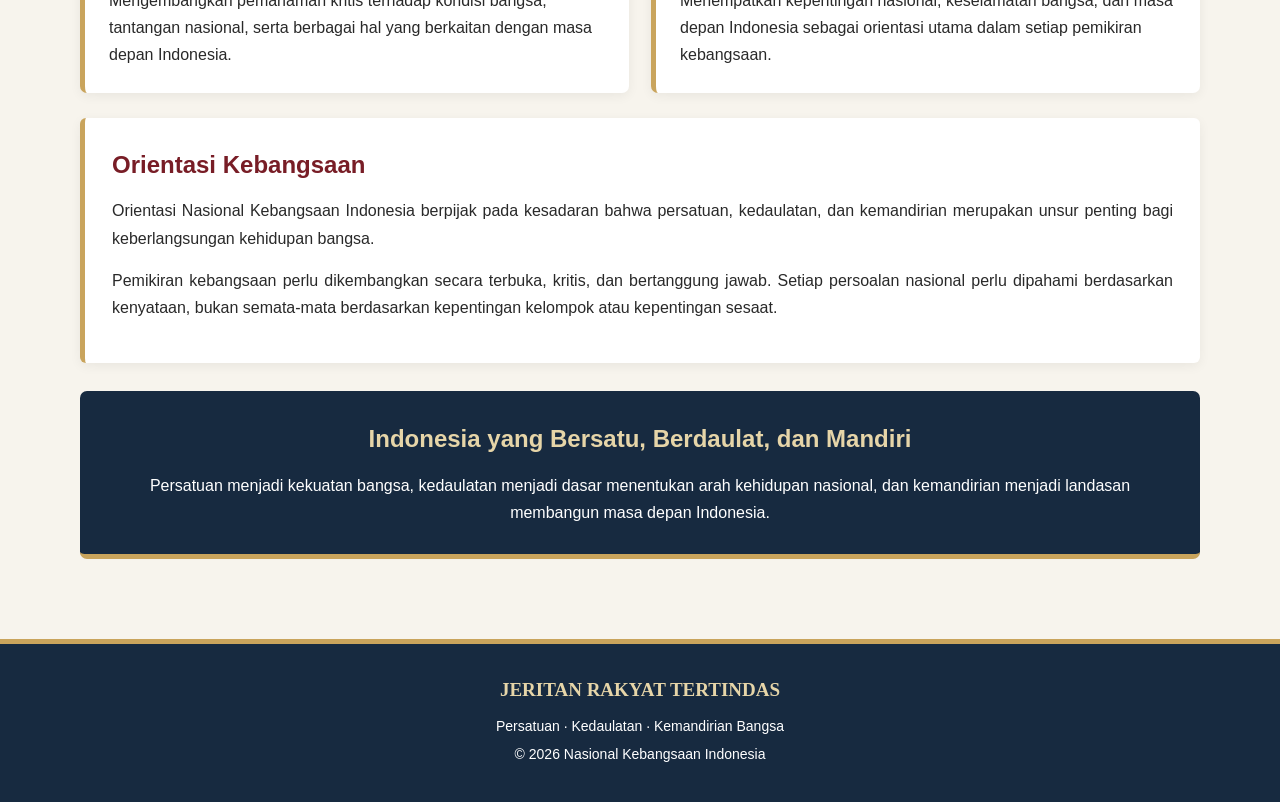
==== commit df9035cf: "Update description of the website JERAT" ====
--- a/identitas.html
+++ b/identitas.html
@@ -45,7 +45,7 @@
             <div class="content-box">
                 <h2>Jati Diri dan Keberadaan</h2>
                 <p>
-                    Nasional Kebangsaan Indonesia merupakan ruang literasi
+                    Website JERAT +62 merupakan ruang literasi
                     dan pemikiran kebangsaan yang dibangun untuk mengembangkan
                     kesadaran mengenai persatuan, kedaulatan, dan kemandirian
                     bangsa Indonesia.
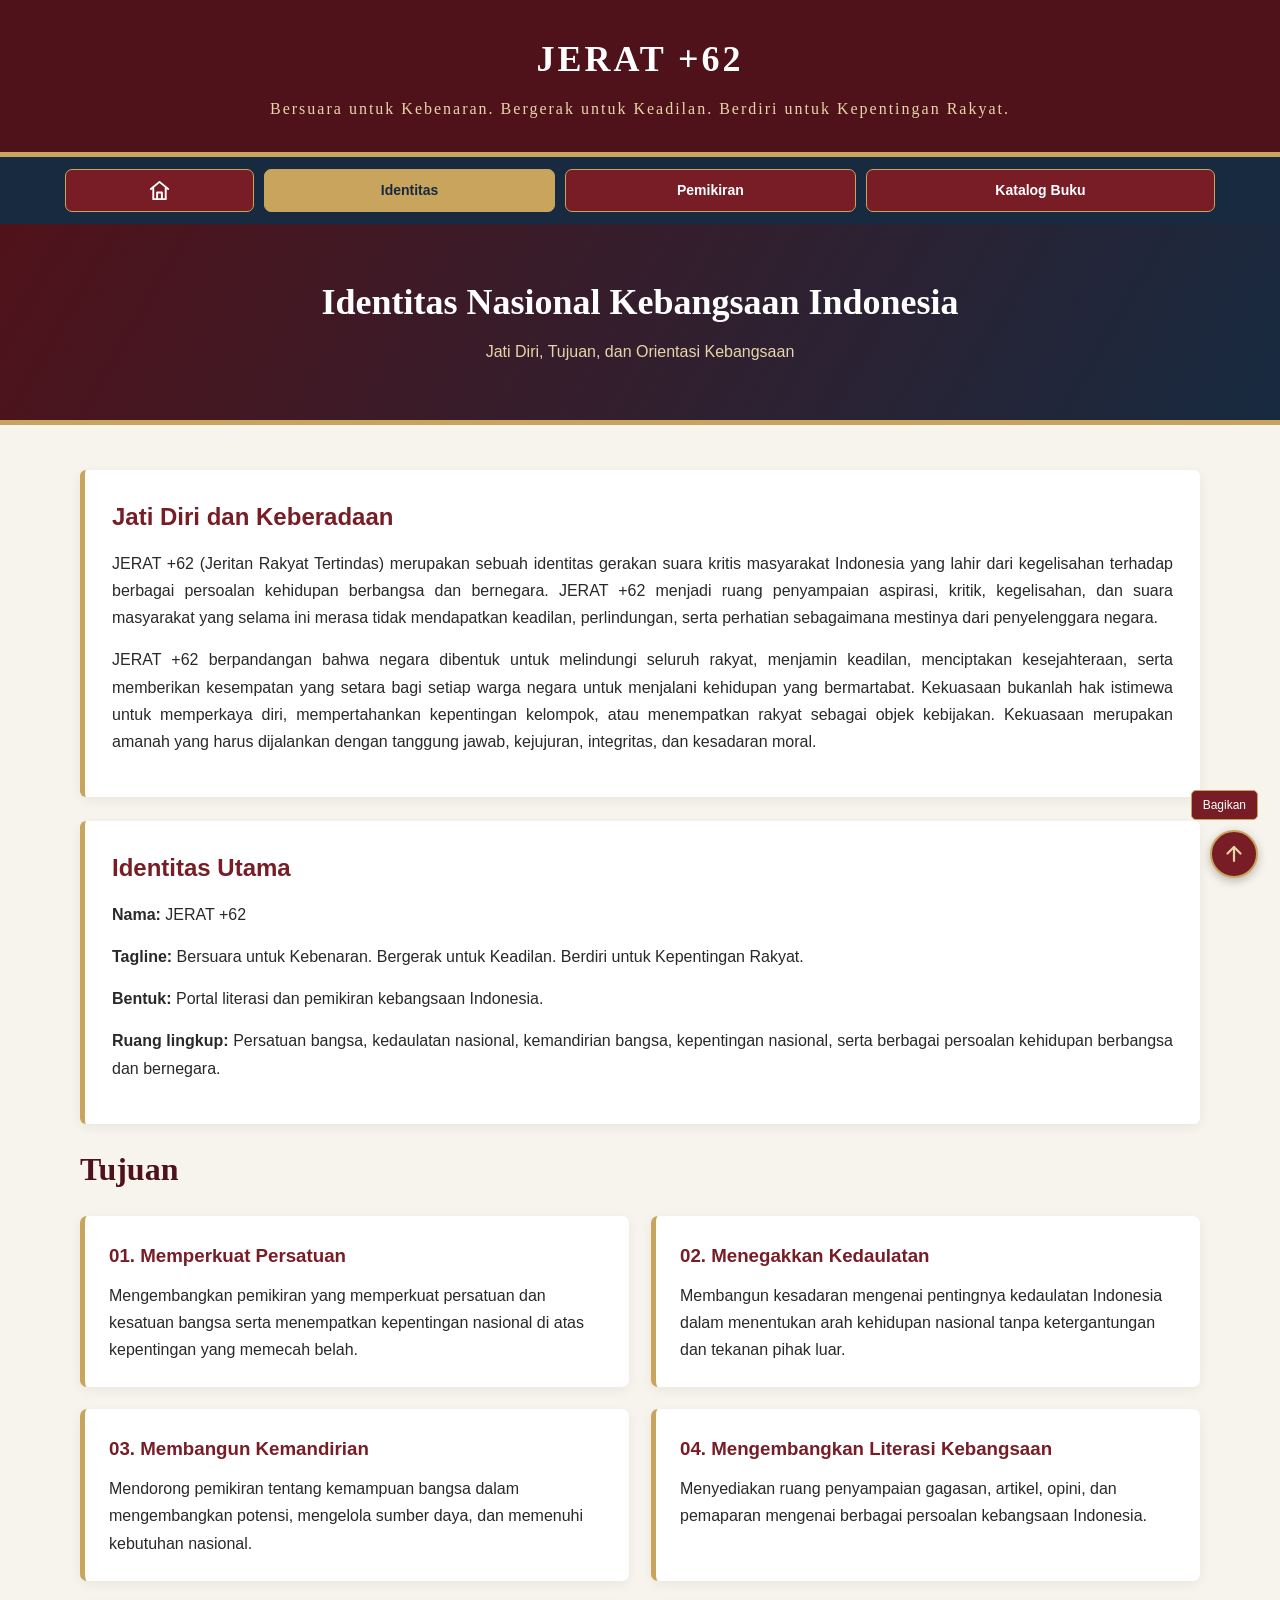
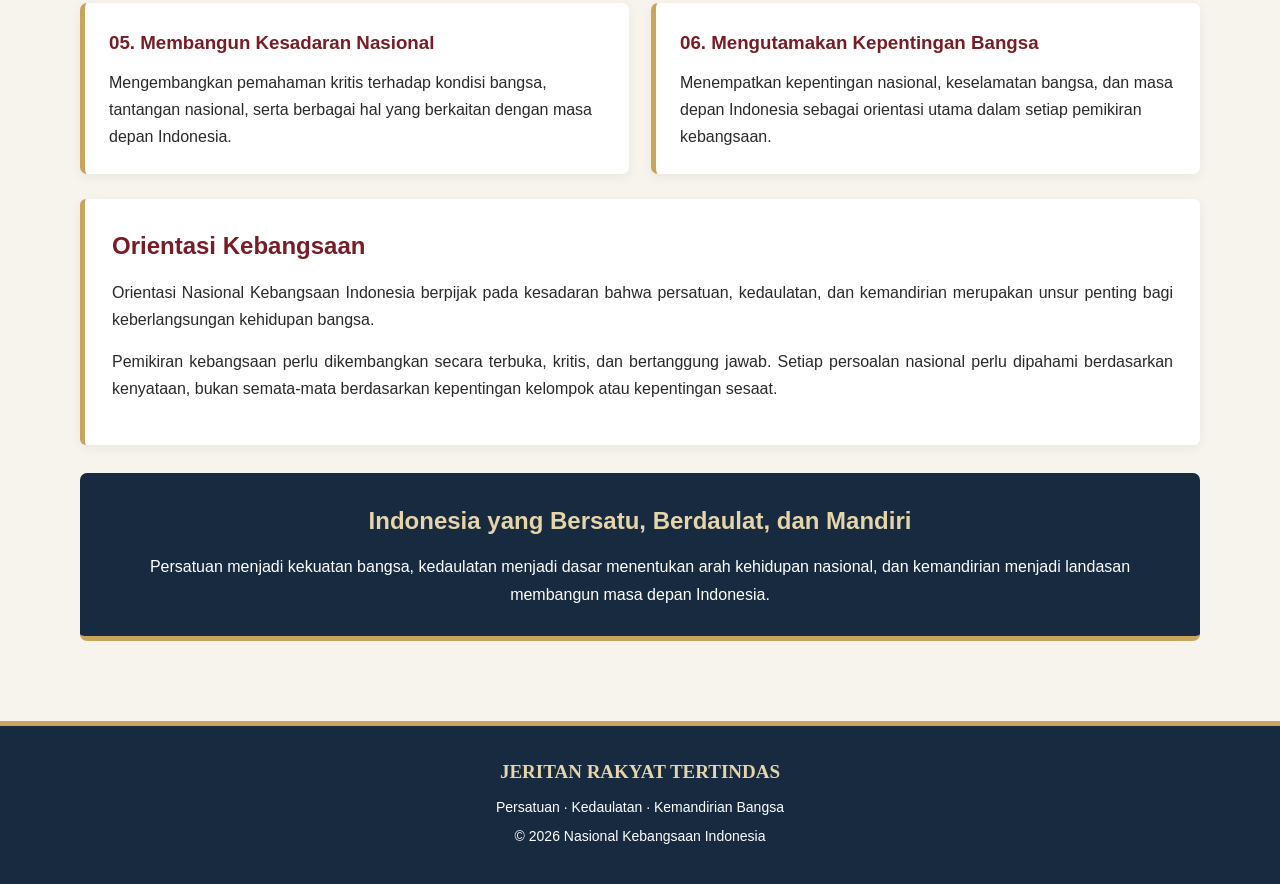
==== commit ec75ebdf: "Revise JERAT 62 description and mission statement Updated the description of JERAT 62 to reflect its" ====
--- a/identitas.html
+++ b/identitas.html
@@ -45,15 +45,10 @@
             <div class="content-box">
                 <h2>Jati Diri dan Keberadaan</h2>
                 <p>
-                    Website JERAT +62 merupakan ruang literasi
-                    dan pemikiran kebangsaan yang dibangun untuk mengembangkan
-                    kesadaran mengenai persatuan, kedaulatan, dan kemandirian
-                    bangsa Indonesia.
+                    JERAT +62 (Jeritan Rakyat Tertindas) merupakan sebuah identitas gerakan suara kritis masyarakat Indonesia yang lahir dari kegelisahan terhadap berbagai persoalan kehidupan berbangsa dan bernegara. JERAT +62 menjadi ruang penyampaian aspirasi, kritik, kegelisahan, dan suara masyarakat yang selama ini merasa tidak mendapatkan keadilan, perlindungan, serta perhatian sebagaimana mestinya dari penyelenggara negara.
                 </p>
                 <p>
-                    Keberadaannya menjadi wadah penyampaian gagasan,
-                    pemaparan persoalan kebangsaan, serta pengembangan
-                    pemikiran yang berorientasi pada kepentingan nasional.
+                    JERAT +62 berpandangan bahwa negara dibentuk untuk melindungi seluruh rakyat, menjamin keadilan, menciptakan kesejahteraan, serta memberikan kesempatan yang setara bagi setiap warga negara untuk menjalani kehidupan yang bermartabat. Kekuasaan bukanlah hak istimewa untuk memperkaya diri, mempertahankan kepentingan kelompok, atau menempatkan rakyat sebagai objek kebijakan. Kekuasaan merupakan amanah yang harus dijalankan dengan tanggung jawab, kejujuran, integritas, dan kesadaran moral.
                 </p>
             </div>
 
